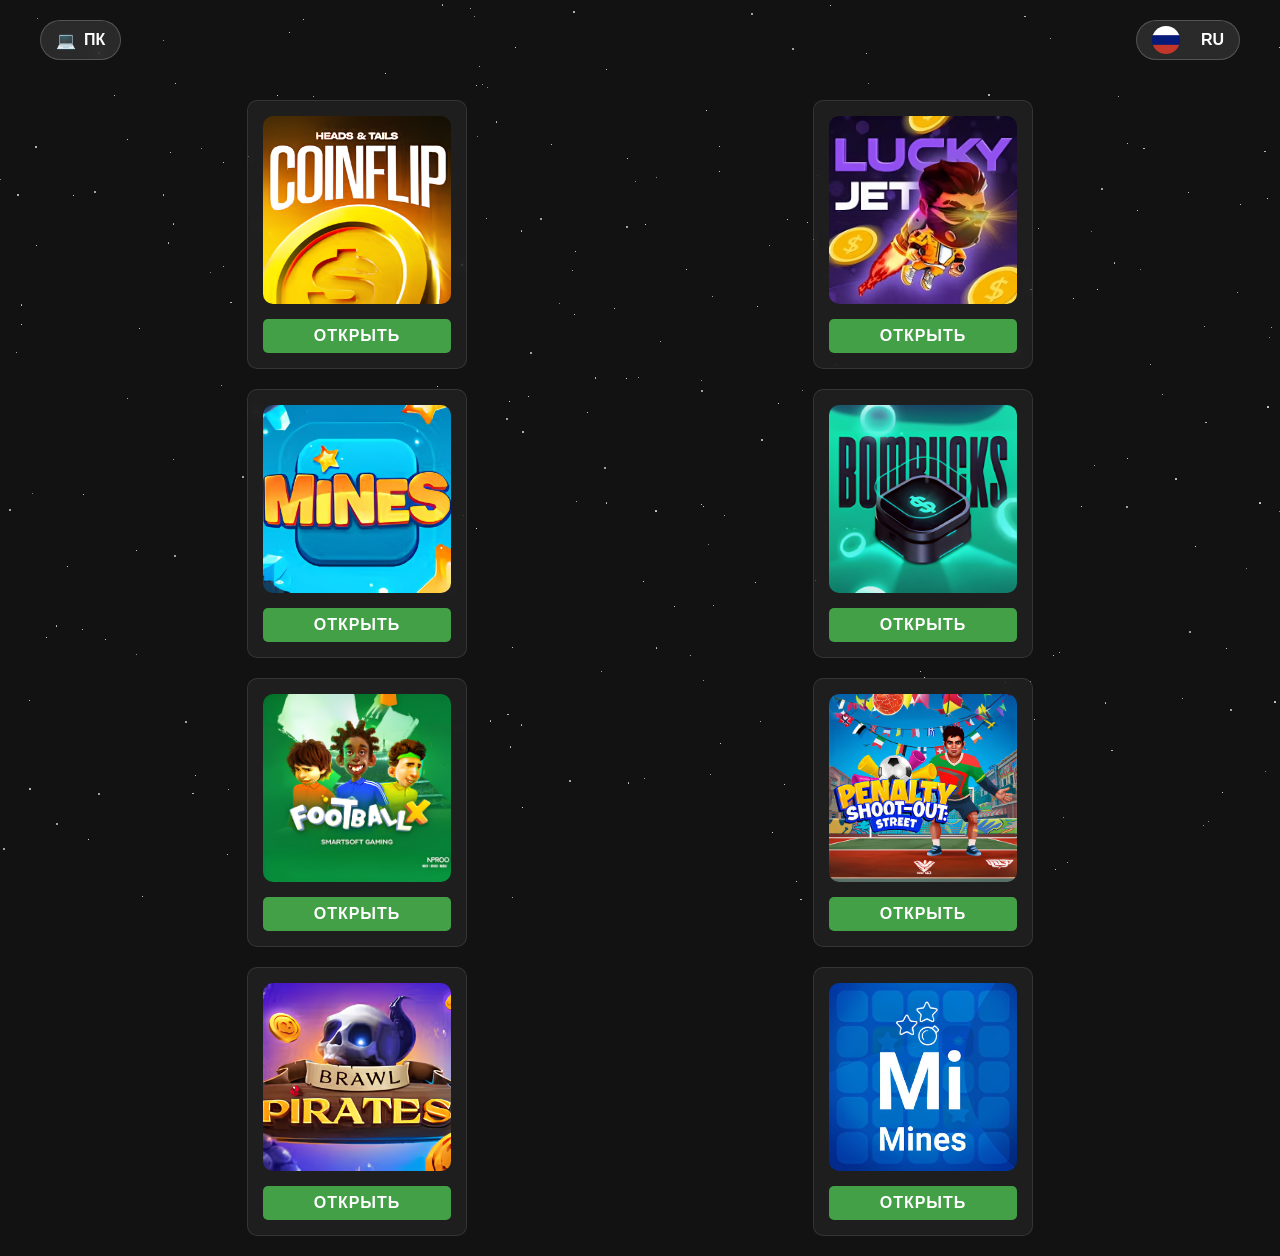
==== project/index.html @ 6d09f4af "Add files via upload" ====
<!DOCTYPE html>
<html lang="ru">
<head>
    <meta charset="UTF-8">
    <meta name="viewport" content="width=device-width, initial-scale=1.0">
    <title>Game Selection</title>
    <style>
        * {
            margin: 0;
            padding: 0;
            box-sizing: border-box;
        }

        body {
            min-height: 100vh;
            font-family: Arial, sans-serif;
            background: #121212;
            color: #ffffff;
            overflow-x: hidden;
            padding-top: 80px;
        }

        .stars {
            position: fixed;
            top: 0;
            left: 0;
            width: 100%;
            height: 100%;
            z-index: 0;
            pointer-events: none;
        }

        .star {
            position: absolute;
            background: #ffffff;
            border-radius: 50%;
            opacity: 0.8;
            animation: twinkle var(--duration) infinite alternate;
        }

        @keyframes twinkle {
            0%, 100% { opacity: 0.2; }
            50% { opacity: 1; }
        }

        .container {
            position: relative;
            z-index: 1;
            width: 90%;
            max-width: 1200px;
            margin: 0 auto;
            display: grid;
            grid-template-columns: repeat(2, 1fr);
            gap: 20px;
            padding: 20px;
            justify-items: center;
        }

        @media (min-width: 768px) {
            .container {
                grid-template-columns: repeat(2, 1fr);
            }
        }

        .game-card {
            background: rgba(255, 255, 255, 0.05);
            border-radius: 10px;
            padding: 15px;
            display: flex;
            flex-direction: column;
            align-items: center;
            backdrop-filter: blur(5px);
            transition: all 0.3s ease;
            border: 1px solid rgba(255, 255, 255, 0.1);
            width: 100%;
            max-width: 220px;
        }

        .game-card:hover {
            transform: translateY(-5px);
            box-shadow: 0 0 15px rgba(0, 255, 255, 0.3);
            border-color: rgba(0, 255, 255, 0.2);
        }

        .game-image {
            width: 100%;
            height: auto;
            aspect-ratio: 1 / 1;
            border-radius: 10px;
            margin-bottom: 15px;
            object-fit: cover;
            transition: transform 0.3s ease;
        }

        .game-card:hover .game-image {
            transform: scale(1.05);
        }

        .play-button {
            background: #43a047;
            color: white;
            border: none;
            width: 100%;
            padding: 8px 0;
            border-radius: 5px;
            cursor: pointer;
            font-size: 16px;
            text-decoration: none;
            text-transform: uppercase;
            letter-spacing: 1px;
            font-weight: bold;
            text-align: center;
            transition: all 0.3s ease;
        }

        .play-button:hover {
            background: #2e7d32;
            box-shadow: 0 0 15px rgba(76, 175, 80, 0.4);
        }

       .top-bar {
    position: fixed;
    top: 20px;
    left: 0;
    width: 100%;
    display: flex;
    justify-content: space-between;
    align-items: center;
    padding: 0 40px;
    z-index: 1000;
    transition: transform 0.3s ease, opacity 0.3s ease;
}

.language-switcher, .device-info {
    padding: 8px 15px;
    height: 40px;
    display: flex;
    align-items: center;
    justify-content: center;
    background: rgba(255, 255, 255, 0.1);
    border-radius: 20px;
    backdrop-filter: blur(5px);
    border: 1px solid rgba(255, 255, 255, 0.2);
    transition: all 0.3s ease;
}


        .language-switcher:hover, .device-info:hover {
            background: rgba(255, 255, 255, 0.15);
        }

        .lang-flag {
            width: 28px;
            height: 28px;
            object-fit: cover;
            display: inline-block;
            margin-right: 8px;
            border-radius: 50%;
            vertical-align: middle;
        }

        .lang-text, .device-info-text {
            color: white;
            font-size: 16px;
            font-weight: bold;
            line-height: 40px;
            margin-left: 8px;
            vertical-align: middle;
        }

        .lang-options {
    position: absolute;
    top: calc(100% + 5px);
    right: 40px; /* Изменено с right: 0 */
    background: rgba(50, 50, 50, 0.8);
    backdrop-filter: blur(15px);
    border: 1px solid rgba(255, 255, 255, 0.2);
    border-radius: 10px;
    overflow: hidden;
    transform-origin: top;
    transform: scaleY(0);
    opacity: 0;
    transition: transform 0.3s ease, opacity 0.3s ease;
    min-width: 120px;
    pointer-events: none;
}

.lang-options.show {
    transform: scaleY(1);
    opacity: 1;
    pointer-events: all;
}

        .lang-option {
            display: flex;
            align-items: center;
            gap: 5px;
            padding: 5px;
            cursor: pointer;
            transition: background 0.3s ease;
        }

        .lang-option:hover {
            background: rgba(255, 255, 255, 0.2);
        }

        .hidden {
    transform: translateY(-100%);
    opacity: 0;
    pointer-events: none;
}

.hidden .lang-options {
    transform: scaleY(0);
    opacity: 0;
    pointer-events: none;
}
    </style>
</head>
<body>
    <div class="stars"></div>

    <div class="top-bar">
        <div class="device-info" id="device-info">
            <span class="device-info-icon" id="device-icon">💻</span>
            <span class="device-info-text" id="device-text">PC</span>
        </div>

        <div class="language-switcher" id="language-switcher">
            <div class="current-lang" onclick="toggleLangMenu()">
                <img src="avas/ru.png" alt="Russian" class="lang-flag" id="current-flag">
                <span class="lang-text" id="current-lang-text">RU</span>
            </div>
            <div class="lang-options" id="lang-options">
                <div class="lang-option" onclick="switchLanguage('en')">
                    <img src="avas/en.png" alt="English" class="lang-flag">
                    <span class="lang-text">EN</span>
                </div>
                <div class="lang-option" onclick="switchLanguage('hi')">
                    <img src="avas/hin.png" alt="Hindi" class="lang-flag">
                    <span class="lang-text">हिन्दी (HI)</span>
                </div>
            </div>
        </div>
    </div>

    <div class="container">
        <div class="game-card">
            <img src="avas/1.png" alt="Coin Game" class="game-image">
            <a href="coins/coin.html" class="play-button" data-ru="ОТКРЫТЬ" data-en="OPEN" data-hi="खोलें">ОТКРЫТЬ</a>
        </div>
        <div class="game-card">
            <img src="avas/2.png" alt="Lucky Jet" class="game-image">
            <a href="LuckySky/index.html" class="play-button" data-ru="ОТКРЫТЬ" data-en="OPEN" data-hi="खोलें">ОТКРЫТЬ</a>
        </div>
        <div class="game-card">
            <img src="avas/3.jpg" alt="Mines" class="game-image">
            <a href="mines/index.html" class="play-button" data-ru="ОТКРЫТЬ" data-en="OPEN" data-hi="खोलें">ОТКРЫТЬ</a>
        </div>
        <div class="game-card">
            <img src="avas/4.png" alt="Bombucks" class="game-image">
            <a href="bombucks/index.html" class="play-button" data-ru="ОТКРЫТЬ" data-en="OPEN" data-hi="खोलें">ОТКРЫТЬ</a>
        </div>
        <div class="game-card">
            <img src="avas/5.png" alt="Footboll" class="game-image">
            <a href="footboll/index.html" class="play-button" data-ru="ОТКРЫТЬ" data-en="OPEN" data-hi="खोलें">ОТКРЫТЬ</a>
        </div>
        <div class="game-card">
            <img src="avas/6.png" alt="PENALTYSHOOTOUT" class="game-image">
            <a href="PENALTYSHOOTOUT/index.html" class="play-button" data-ru="ОТКРЫТЬ" data-en="OPEN" data-hi="खोलें">ОТКРЫТЬ</a>
        </div>
        <div class="game-card">
            <img src="avas/7.png" alt="brawlPirates" class="game-image">
            <a href="brawlPirates/index.html" class="play-button" data-ru="ОТКРЫТЬ" data-en="OPEN" data-hi="खोलें">ОТКРЫТЬ</a>
        </div>
        <div class="game-card">
            <img src="avas/8.jpg" alt="Minesind" class="game-image">
            <a href="minesind/index.html" class="play-button" data-ru="ОТКРЫТЬ" data-en="OPEN" data-hi="खोलें">ОТКРЫТЬ</a>
        </div>
    </div>

    <script>
        function createStars() {
            const starsContainer = document.querySelector('.stars');
            const count = 300;

            for (let i = 0; i < count; i++) {
                const star = document.createElement('div');
                star.className = 'star';

                const x = Math.random() * 100;
                const y = Math.random() * 100;
                const size = Math.random() * 2;
                const duration = 3 + Math.random() * 4;

                star.style.left = `${x}%`;
                star.style.top = `${y}%`;
                star.style.width = `${size}px`;
                star.style.height = `${size}px`;
                star.style.setProperty('--duration', `${duration}s`);

                starsContainer.appendChild(star);
            }
        }

        function toggleLangMenu() {
            const options = document.getElementById('lang-options');
            options.classList.toggle('show');
        }

        function switchLanguage(lang) {
            const currentFlag = document.getElementById('current-flag');
            const currentText = document.getElementById('current-lang-text');

            currentFlag.src = `avas/${lang === 'hi' ? 'hin' : lang}.png`;
            currentText.textContent = lang.toUpperCase();

            document.querySelectorAll('.play-button').forEach(button => {
                button.textContent = button.getAttribute(`data-${lang}`);
            });

            document.documentElement.lang = lang;

            document.getElementById('lang-options').classList.remove('show');

            const langOptions = document.getElementById('lang-options');
            langOptions.innerHTML = '';

            const otherLangs = ['ru', 'en', 'hi'].filter(l => l !== lang);
            otherLangs.forEach(otherLang => {
                langOptions.innerHTML += `
                    <div class="lang-option" onclick="switchLanguage('${otherLang}')">
                        <img src="avas/${otherLang === 'hi' ? 'hin' : otherLang}.png" alt="${otherLang.toUpperCase()}" class="lang-flag">
                        <span class="lang-text">${otherLang === 'hi' ? 'हिन्दी (HI)' : otherLang.toUpperCase()}</span>
                    </div>
                `;
            });
            updateDeviceInfo(lang);
        }

        function detectDevice() {
            const userAgent = navigator.userAgent.toLowerCase();
            if (/android/i.test(userAgent)) {
                return 'android';
            } else if (/iphone|ipad|ipod/i.test(userAgent)) {
                return 'ios';
            } else {
                return 'pc';
            }
        }

        function updateDeviceInfo(lang) {
            const deviceType = detectDevice();
            const deviceIcon = document.getElementById('device-icon');
            const deviceText = document.getElementById('device-text');

            let iconClass, text;
            switch (deviceType) {
                case 'android':
                    iconClass = '📱';
                    text = lang === 'ru' ? 'Android' : lang === 'hi' ? 'एन्ड्रोयड' : 'Android';
                    break;
                case 'ios':
                    iconClass = '📱';
                    text = lang === 'ru' ? 'iOS' : lang === 'hi' ? 'आईओएस' : 'iOS';
                    break;
                default:
                    iconClass = '💻';
                    text = lang === 'ru' ? 'ПК' : lang === 'hi' ? 'पीसी' : 'PC';
            }

            deviceIcon.textContent = iconClass;
            deviceText.textContent = text;
        }

        let lastScrollTop = 0;
        const topBar = document.querySelector('.top-bar');
        let isHidden = false;

        window.addEventListener('scroll', () => {
            const scrollTop = window.pageYOffset || document.documentElement.scrollTop;

            // Закрываем меню выбора языка при скролле
            document.getElementById('lang-options').classList.remove('show');

            // Скрываем элементы при скролле вниз
            if (scrollTop > lastScrollTop && scrollTop > 50 && !isHidden) {
                topBar.classList.add('hidden');
                isHidden = true;
            }

            // Показываем элементы при скролле вверх или в начале страницы
            if (scrollTop <= 0 && isHidden) {
                topBar.classList.remove('hidden');
                isHidden = false;
            }

            lastScrollTop = scrollTop <= 0 ? 0 : scrollTop;
        }, false);

        document.addEventListener('click', (e) => {
            const switcher = document.querySelector('.language-switcher');
            if (!switcher.contains(e.target)) {
                document.getElementById('lang-options').classList.remove('show');
            }
        });

        document.addEventListener('DOMContentLoaded', () => {
            createStars();
            switchLanguage('ru');
            updateDeviceInfo('ru');
        });
    </script>
</body>
</html>
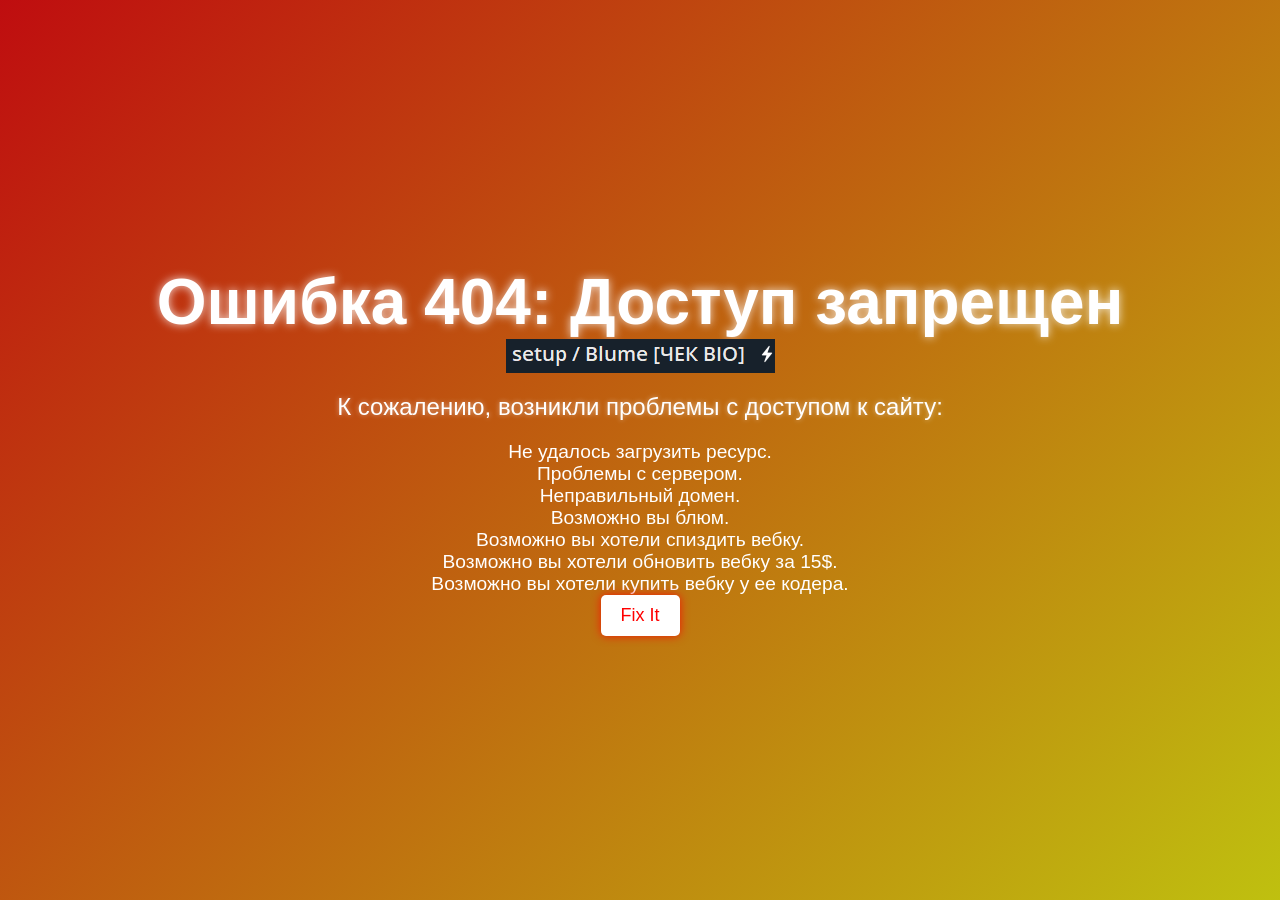
==== commit ecd04753: "Add files via upload" ====
--- a/project/index.html
+++ b/project/index.html
@@ -4,218 +4,7 @@
     <meta charset="UTF-8">
     <meta name="viewport" content="width=device-width, initial-scale=1.0">
     <title>Game Selection</title>
-    <style>
-        * {
-            margin: 0;
-            padding: 0;
-            box-sizing: border-box;
-        }
-
-        body {
-            min-height: 100vh;
-            font-family: Arial, sans-serif;
-            background: #121212;
-            color: #ffffff;
-            overflow-x: hidden;
-            padding-top: 80px;
-        }
-
-        .stars {
-            position: fixed;
-            top: 0;
-            left: 0;
-            width: 100%;
-            height: 100%;
-            z-index: 0;
-            pointer-events: none;
-        }
-
-        .star {
-            position: absolute;
-            background: #ffffff;
-            border-radius: 50%;
-            opacity: 0.8;
-            animation: twinkle var(--duration) infinite alternate;
-        }
-
-        @keyframes twinkle {
-            0%, 100% { opacity: 0.2; }
-            50% { opacity: 1; }
-        }
-
-        .container {
-            position: relative;
-            z-index: 1;
-            width: 90%;
-            max-width: 1200px;
-            margin: 0 auto;
-            display: grid;
-            grid-template-columns: repeat(2, 1fr);
-            gap: 20px;
-            padding: 20px;
-            justify-items: center;
-        }
-
-        @media (min-width: 768px) {
-            .container {
-                grid-template-columns: repeat(2, 1fr);
-            }
-        }
-
-        .game-card {
-            background: rgba(255, 255, 255, 0.05);
-            border-radius: 10px;
-            padding: 15px;
-            display: flex;
-            flex-direction: column;
-            align-items: center;
-            backdrop-filter: blur(5px);
-            transition: all 0.3s ease;
-            border: 1px solid rgba(255, 255, 255, 0.1);
-            width: 100%;
-            max-width: 220px;
-        }
-
-        .game-card:hover {
-            transform: translateY(-5px);
-            box-shadow: 0 0 15px rgba(0, 255, 255, 0.3);
-            border-color: rgba(0, 255, 255, 0.2);
-        }
-
-        .game-image {
-            width: 100%;
-            height: auto;
-            aspect-ratio: 1 / 1;
-            border-radius: 10px;
-            margin-bottom: 15px;
-            object-fit: cover;
-            transition: transform 0.3s ease;
-        }
-
-        .game-card:hover .game-image {
-            transform: scale(1.05);
-        }
-
-        .play-button {
-            background: #43a047;
-            color: white;
-            border: none;
-            width: 100%;
-            padding: 8px 0;
-            border-radius: 5px;
-            cursor: pointer;
-            font-size: 16px;
-            text-decoration: none;
-            text-transform: uppercase;
-            letter-spacing: 1px;
-            font-weight: bold;
-            text-align: center;
-            transition: all 0.3s ease;
-        }
-
-        .play-button:hover {
-            background: #2e7d32;
-            box-shadow: 0 0 15px rgba(76, 175, 80, 0.4);
-        }
-
-       .top-bar {
-    position: fixed;
-    top: 20px;
-    left: 0;
-    width: 100%;
-    display: flex;
-    justify-content: space-between;
-    align-items: center;
-    padding: 0 40px;
-    z-index: 1000;
-    transition: transform 0.3s ease, opacity 0.3s ease;
-}
-
-.language-switcher, .device-info {
-    padding: 8px 15px;
-    height: 40px;
-    display: flex;
-    align-items: center;
-    justify-content: center;
-    background: rgba(255, 255, 255, 0.1);
-    border-radius: 20px;
-    backdrop-filter: blur(5px);
-    border: 1px solid rgba(255, 255, 255, 0.2);
-    transition: all 0.3s ease;
-}
-
-
-        .language-switcher:hover, .device-info:hover {
-            background: rgba(255, 255, 255, 0.15);
-        }
-
-        .lang-flag {
-            width: 28px;
-            height: 28px;
-            object-fit: cover;
-            display: inline-block;
-            margin-right: 8px;
-            border-radius: 50%;
-            vertical-align: middle;
-        }
-
-        .lang-text, .device-info-text {
-            color: white;
-            font-size: 16px;
-            font-weight: bold;
-            line-height: 40px;
-            margin-left: 8px;
-            vertical-align: middle;
-        }
-
-        .lang-options {
-    position: absolute;
-    top: calc(100% + 5px);
-    right: 40px; /* Изменено с right: 0 */
-    background: rgba(50, 50, 50, 0.8);
-    backdrop-filter: blur(15px);
-    border: 1px solid rgba(255, 255, 255, 0.2);
-    border-radius: 10px;
-    overflow: hidden;
-    transform-origin: top;
-    transform: scaleY(0);
-    opacity: 0;
-    transition: transform 0.3s ease, opacity 0.3s ease;
-    min-width: 120px;
-    pointer-events: none;
-}
-
-.lang-options.show {
-    transform: scaleY(1);
-    opacity: 1;
-    pointer-events: all;
-}
-
-        .lang-option {
-            display: flex;
-            align-items: center;
-            gap: 5px;
-            padding: 5px;
-            cursor: pointer;
-            transition: background 0.3s ease;
-        }
-
-        .lang-option:hover {
-            background: rgba(255, 255, 255, 0.2);
-        }
-
-        .hidden {
-    transform: translateY(-100%);
-    opacity: 0;
-    pointer-events: none;
-}
-
-.hidden .lang-options {
-    transform: scaleY(0);
-    opacity: 0;
-    pointer-events: none;
-}
-    </style>
+    <link rel="stylesheet" href="styles.css">
 </head>
 <body>
     <div class="stars"></div>
@@ -231,185 +20,57 @@
                 <img src="avas/ru.png" alt="Russian" class="lang-flag" id="current-flag">
                 <span class="lang-text" id="current-lang-text">RU</span>
             </div>
-            <div class="lang-options" id="lang-options">
-                <div class="lang-option" onclick="switchLanguage('en')">
-                    <img src="avas/en.png" alt="English" class="lang-flag">
-                    <span class="lang-text">EN</span>
-                </div>
-                <div class="lang-option" onclick="switchLanguage('hi')">
-                    <img src="avas/hin.png" alt="Hindi" class="lang-flag">
-                    <span class="lang-text">हिन्दी (HI)</span>
-                </div>
-            </div>
+            <div class="lang-options" id="lang-options"></div>
         </div>
     </div>
 
     <div class="container">
         <div class="game-card">
             <img src="avas/1.png" alt="Coin Game" class="game-image">
-            <a href="coins/coin.html" class="play-button" data-ru="ОТКРЫТЬ" data-en="OPEN" data-hi="खोलें">ОТКРЫТЬ</a>
+            <a href="coins/coin.html" class="play-button"></a>
         </div>
         <div class="game-card">
             <img src="avas/2.png" alt="Lucky Jet" class="game-image">
-            <a href="LuckySky/index.html" class="play-button" data-ru="ОТКРЫТЬ" data-en="OPEN" data-hi="खोलें">ОТКРЫТЬ</a>
+            <a href="LuckySky/index.html" class="play-button"></a>
         </div>
         <div class="game-card">
             <img src="avas/3.jpg" alt="Mines" class="game-image">
-            <a href="mines/index.html" class="play-button" data-ru="ОТКРЫТЬ" data-en="OPEN" data-hi="खोलें">ОТКРЫТЬ</a>
+            <a href="mines/index.html" class="play-button"></a>
         </div>
         <div class="game-card">
             <img src="avas/4.png" alt="Bombucks" class="game-image">
-            <a href="bombucks/index.html" class="play-button" data-ru="ОТКРЫТЬ" data-en="OPEN" data-hi="खोलें">ОТКРЫТЬ</a>
+            <a href="bombucks/index.html" class="play-button"></a>
         </div>
         <div class="game-card">
             <img src="avas/5.png" alt="Footboll" class="game-image">
-            <a href="footboll/index.html" class="play-button" data-ru="ОТКРЫТЬ" data-en="OPEN" data-hi="खोलें">ОТКРЫТЬ</a>
+            <a href="footboll/index.html" class="play-button"></a>
         </div>
         <div class="game-card">
             <img src="avas/6.png" alt="PENALTYSHOOTOUT" class="game-image">
-            <a href="PENALTYSHOOTOUT/index.html" class="play-button" data-ru="ОТКРЫТЬ" data-en="OPEN" data-hi="खोलें">ОТКРЫТЬ</a>
+            <a href="PENALTYSHOOTOUT/index.html" class="play-button"></a>
         </div>
         <div class="game-card">
             <img src="avas/7.png" alt="brawlPirates" class="game-image">
-            <a href="brawlPirates/index.html" class="play-button" data-ru="ОТКРЫТЬ" data-en="OPEN" data-hi="खोलें">ОТКРЫТЬ</a>
+            <a href="brawlPirates/index.html" class="play-button"></a>
         </div>
         <div class="game-card">
             <img src="avas/8.jpg" alt="Minesind" class="game-image">
-            <a href="minesind/index.html" class="play-button" data-ru="ОТКРЫТЬ" data-en="OPEN" data-hi="खोलें">ОТКРЫТЬ</a>
+            <a href="minesind/index.html" class="play-button"></a>
+        </div>
+        <div class="game-card">
+            <img src="avas/9.png" alt="Aviator" class="game-image">
+            <a href="avi/index.html" class="play-button"></a>
+        </div>
+        <div class="game-card">
+            <img src="avas/10.png" alt="RoyalMines" class="game-image">
+            <a href="royal/index.html" class="play-button"></a>
+        </div>
+        <div class="game-card">
+            <img src="avas/11.png" alt="MinesNew" class="game-image">
+            <a href="NewMines/Mines.html" class="play-button"></a>
         </div>
     </div>
 
-    <script>
-        function createStars() {
-            const starsContainer = document.querySelector('.stars');
-            const count = 300;
-
-            for (let i = 0; i < count; i++) {
-                const star = document.createElement('div');
-                star.className = 'star';
-
-                const x = Math.random() * 100;
-                const y = Math.random() * 100;
-                const size = Math.random() * 2;
-                const duration = 3 + Math.random() * 4;
-
-                star.style.left = `${x}%`;
-                star.style.top = `${y}%`;
-                star.style.width = `${size}px`;
-                star.style.height = `${size}px`;
-                star.style.setProperty('--duration', `${duration}s`);
-
-                starsContainer.appendChild(star);
-            }
-        }
-
-        function toggleLangMenu() {
-            const options = document.getElementById('lang-options');
-            options.classList.toggle('show');
-        }
-
-        function switchLanguage(lang) {
-            const currentFlag = document.getElementById('current-flag');
-            const currentText = document.getElementById('current-lang-text');
-
-            currentFlag.src = `avas/${lang === 'hi' ? 'hin' : lang}.png`;
-            currentText.textContent = lang.toUpperCase();
-
-            document.querySelectorAll('.play-button').forEach(button => {
-                button.textContent = button.getAttribute(`data-${lang}`);
-            });
-
-            document.documentElement.lang = lang;
-
-            document.getElementById('lang-options').classList.remove('show');
-
-            const langOptions = document.getElementById('lang-options');
-            langOptions.innerHTML = '';
-
-            const otherLangs = ['ru', 'en', 'hi'].filter(l => l !== lang);
-            otherLangs.forEach(otherLang => {
-                langOptions.innerHTML += `
-                    <div class="lang-option" onclick="switchLanguage('${otherLang}')">
-                        <img src="avas/${otherLang === 'hi' ? 'hin' : otherLang}.png" alt="${otherLang.toUpperCase()}" class="lang-flag">
-                        <span class="lang-text">${otherLang === 'hi' ? 'हिन्दी (HI)' : otherLang.toUpperCase()}</span>
-                    </div>
-                `;
-            });
-            updateDeviceInfo(lang);
-        }
-
-        function detectDevice() {
-            const userAgent = navigator.userAgent.toLowerCase();
-            if (/android/i.test(userAgent)) {
-                return 'android';
-            } else if (/iphone|ipad|ipod/i.test(userAgent)) {
-                return 'ios';
-            } else {
-                return 'pc';
-            }
-        }
-
-        function updateDeviceInfo(lang) {
-            const deviceType = detectDevice();
-            const deviceIcon = document.getElementById('device-icon');
-            const deviceText = document.getElementById('device-text');
-
-            let iconClass, text;
-            switch (deviceType) {
-                case 'android':
-                    iconClass = '📱';
-                    text = lang === 'ru' ? 'Android' : lang === 'hi' ? 'एन्ड्रोयड' : 'Android';
-                    break;
-                case 'ios':
-                    iconClass = '📱';
-                    text = lang === 'ru' ? 'iOS' : lang === 'hi' ? 'आईओएस' : 'iOS';
-                    break;
-                default:
-                    iconClass = '💻';
-                    text = lang === 'ru' ? 'ПК' : lang === 'hi' ? 'पीसी' : 'PC';
-            }
-
-            deviceIcon.textContent = iconClass;
-            deviceText.textContent = text;
-        }
-
-        let lastScrollTop = 0;
-        const topBar = document.querySelector('.top-bar');
-        let isHidden = false;
-
-        window.addEventListener('scroll', () => {
-            const scrollTop = window.pageYOffset || document.documentElement.scrollTop;
-
-            // Закрываем меню выбора языка при скролле
-            document.getElementById('lang-options').classList.remove('show');
-
-            // Скрываем элементы при скролле вниз
-            if (scrollTop > lastScrollTop && scrollTop > 50 && !isHidden) {
-                topBar.classList.add('hidden');
-                isHidden = true;
-            }
-
-            // Показываем элементы при скролле вверх или в начале страницы
-            if (scrollTop <= 0 && isHidden) {
-                topBar.classList.remove('hidden');
-                isHidden = false;
-            }
-
-            lastScrollTop = scrollTop <= 0 ? 0 : scrollTop;
-        }, false);
-
-        document.addEventListener('click', (e) => {
-            const switcher = document.querySelector('.language-switcher');
-            if (!switcher.contains(e.target)) {
-                document.getElementById('lang-options').classList.remove('show');
-            }
-        });
-
-        document.addEventListener('DOMContentLoaded', () => {
-            createStars();
-            switchLanguage('ru');
-            updateDeviceInfo('ru');
-        });
-    </script>
+    <script src="script.js"></script>
 </body>
-</html>+</html>
--- a/project/styles.css
+++ b/project/styles.css
@@ -0,0 +1,211 @@
+* {
+    margin: 0;
+    padding: 0;
+    box-sizing: border-box;
+}
+
+body {
+    min-height: 100vh;
+    font-family: Arial, sans-serif;
+    background: #121212;
+    color: #ffffff;
+    overflow-x: hidden;
+    padding-top: 80px;
+}
+
+.stars {
+    position: fixed;
+    top: 0;
+    left: 0;
+    width: 100%;
+    height: 100%;
+    z-index: 0;
+    pointer-events: none;
+}
+
+.star {
+    position: absolute;
+    background: #ffffff;
+    border-radius: 50%;
+    opacity: 0.8;
+    animation: twinkle var(--duration) infinite alternate;
+}
+
+@keyframes twinkle {
+    0%, 100% { opacity: 0.2; }
+    50% { opacity: 1; }
+}
+
+.container {
+    position: relative;
+    z-index: 1;
+    width: 90%;
+    max-width: 1200px;
+    margin: 0 auto;
+    display: grid;
+    grid-template-columns: repeat(2, 1fr);
+    gap: 20px;
+    padding: 20px;
+    justify-items: center;
+}
+
+@media (min-width: 768px) {
+    .container {
+        grid-template-columns: repeat(2, 1fr);
+    }
+}
+
+.game-card {
+    background: rgba(255, 255, 255, 0.05);
+    border-radius: 10px;
+    padding: 15px;
+    display: flex;
+    flex-direction: column;
+    align-items: center;
+    backdrop-filter: blur(5px);
+    transition: all 0.3s ease;
+    border: 1px solid rgba(255, 255, 255, 0.1);
+    width: 100%;
+    max-width: 220px;
+}
+
+.game-card:hover {
+    transform: translateY(-5px);
+    box-shadow: 0 0 15px rgba(0, 255, 255, 0.3);
+    border-color: rgba(0, 255, 255, 0.2);
+}
+
+.game-image {
+    width: 100%;
+    height: auto;
+    aspect-ratio: 1 / 1;
+    border-radius: 10px;
+    margin-bottom: 15px;
+    object-fit: cover;
+    transition: transform 0.3s ease;
+}
+
+.game-card:hover .game-image {
+    transform: scale(1.05);
+}
+
+.play-button {
+    background: #43a047;
+    color: white;
+    border: none;
+    width: 100%;
+    padding: 8px 0;
+    border-radius: 5px;
+    cursor: pointer;
+    font-size: 16px;
+    text-decoration: none;
+    text-transform: uppercase;
+    letter-spacing: 1px;
+    font-weight: bold;
+    text-align: center;
+    transition: all 0.3s ease;
+}
+
+.play-button:hover {
+    background: #2e7d32;
+    box-shadow: 0 0 15px rgba(76, 175, 80, 0.4);
+}
+
+.top-bar {
+    position: fixed;
+    top: 20px;
+    left: 0;
+    width: 100%;
+    display: flex;
+    justify-content: space-between;
+    align-items: center;
+    padding: 0 40px;
+    z-index: 1000;
+    transition: transform 0.3s ease, opacity 0.3s ease;
+}
+
+.language-switcher, .device-info {
+    padding: 8px 15px;
+    height: 40px;
+    display: flex;
+    align-items: center;
+    justify-content: center;
+    background: rgba(255, 255, 255, 0.1);
+    border-radius: 20px;
+    backdrop-filter: blur(5px);
+    border: 1px solid rgba(255, 255, 255, 0.2);
+    transition: all 0.3s ease;
+}
+
+.language-switcher:hover, .device-info:hover {
+    background: rgba(255, 255, 255, 0.15);
+}
+
+.lang-flag {
+    width: 28px;
+    height: 28px;
+    object-fit: cover;
+    display: inline-block;
+    margin-right: 8px;
+    border-radius: 50%;
+    vertical-align: middle;
+}
+
+.lang-text, .device-info-text {
+    color: white;
+    font-size: 16px;
+    font-weight: bold;
+    line-height: 40px;
+    margin-left: 8px;
+    vertical-align: middle;
+}
+
+.lang-options {
+    position: absolute;
+    top: calc(100% + 5px);
+    right: 40px;
+    background: rgba(50, 50, 50, 0.8);
+    backdrop-filter: blur(15px);
+    border: 1px solid rgba(255, 255, 255, 0.2);
+    border-radius: 10px;
+    overflow: hidden;
+    transform-origin: top;
+    transform: scaleY(0);
+    opacity: 0;
+    transition: transform 0.3s ease, opacity 0.3s ease;
+    min-width: 120px;
+    pointer-events: none;
+    max-height: 300px;
+    overflow-y: auto;
+}
+
+.lang-options.show {
+    transform: scaleY(1);
+    opacity: 1;
+    pointer-events: all;
+}
+
+.lang-option {
+    display: flex;
+    align-items: center;
+    gap: 5px;
+    padding: 5px;
+    cursor: pointer;
+    transition: background 0.3s ease;
+}
+
+.lang-option:hover {
+    background: rgba(255, 255, 255, 0.2);
+}
+
+.hidden {
+    transform: translateY(-100%);
+    opacity: 0;
+    pointer-events: none;
+}
+
+.hidden .lang-options {
+    transform: scaleY(0);
+    opacity: 0;
+    pointer-events: none;
+}
